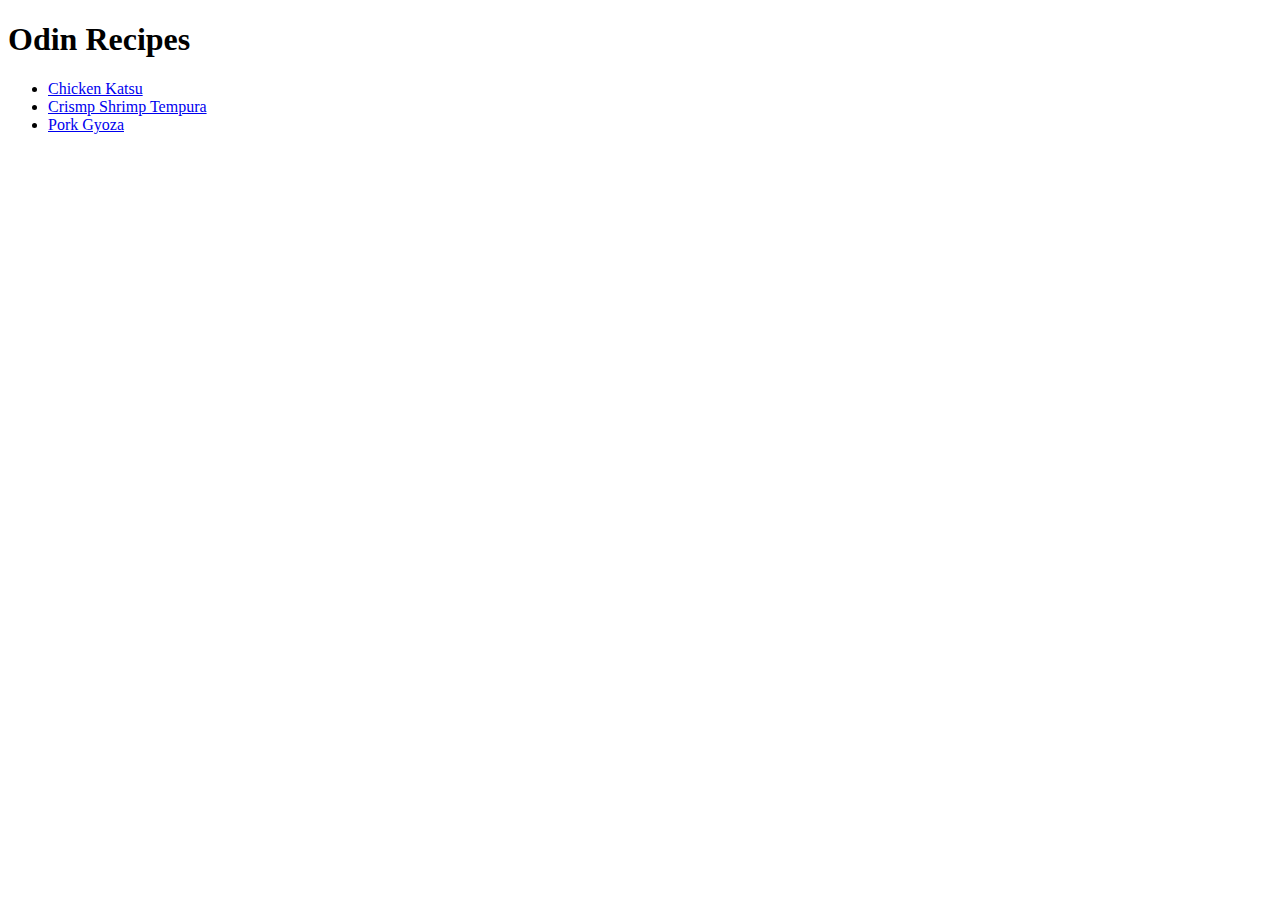
==== index.html @ 16d5c2ce "Create the initial pages" ====
<!DOCTYPE html>
<html lang="en">

<head>
  <meta charset="UTF-8">
  <meta http-equiv="X-UA-Compatible" content="IE=edge">
  <meta name="viewport" content="width=<device-width>, initial-scale=1.0">
  <title>Odin Recipe</title>
</head>

<body>
  <h1>Odin Recipes</h1>
  <ul>
    <li><a href='recipes/chicken-katsu.html'>Chicken Katsu</a></li>
    <li><a href='recipes/crispy-shrimp-tempura.html'>Crismp Shrimp Tempura</a>
    </li>
    <li><a href='recipes/pork-gyoza.html'>Pork Gyoza</a></li>
  </ul>
</body>

</html>
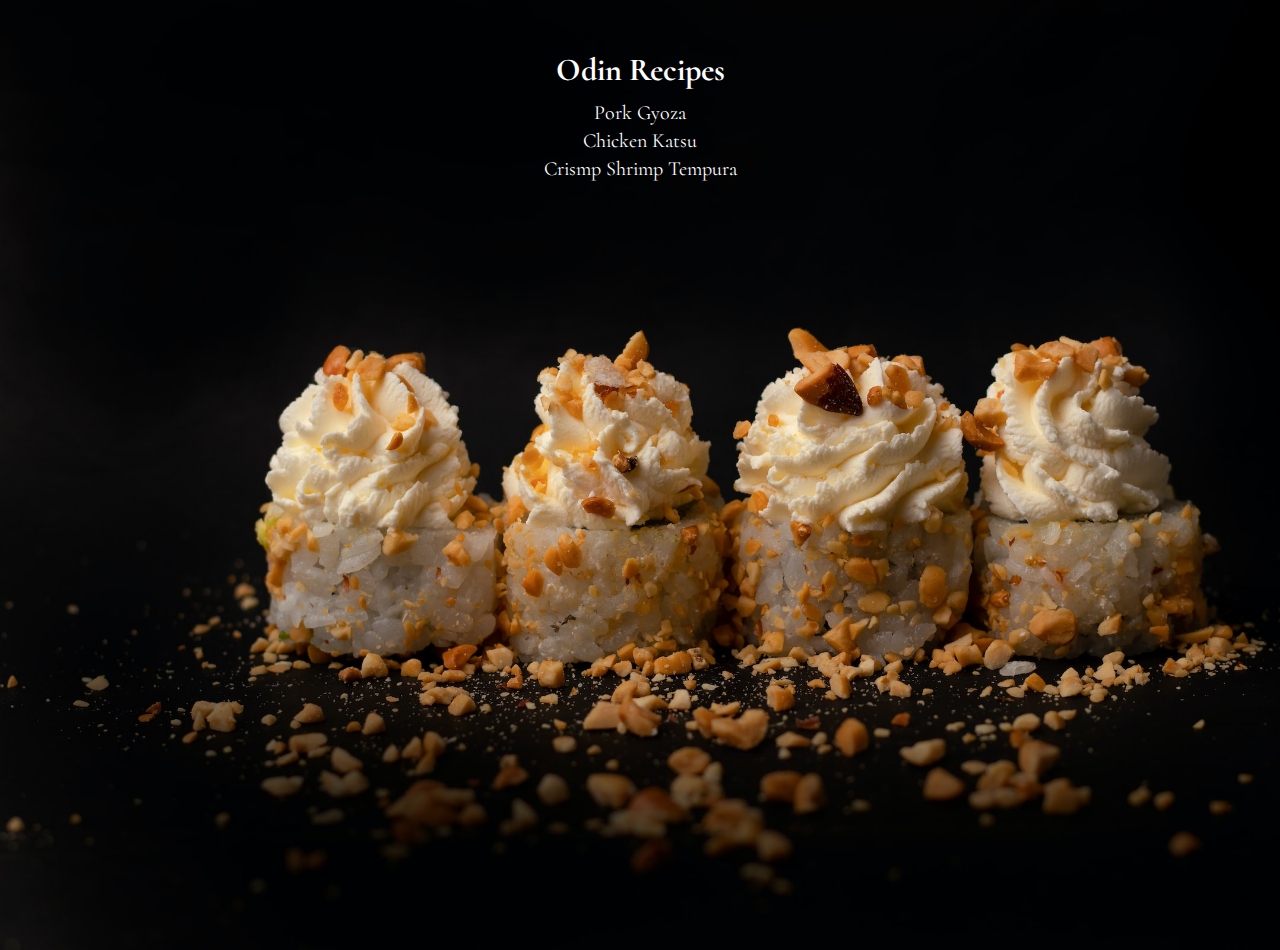
==== commit eca53916: "Add style to the index.html and each recipe page" ====
--- a/index.html
+++ b/index.html
@@ -6,16 +6,26 @@
   <meta http-equiv="X-UA-Compatible" content="IE=edge">
   <meta name="viewport" content="width=<device-width>, initial-scale=1.0">
   <title>Odin Recipe</title>
-</head>
+  <link rel='stylesheet' href='style/index.css' </head>
+  <link rel="preconnect" href="https://fonts.googleapis.com">
+  <link rel="preconnect" href="https://fonts.gstatic.com" crossorigin>
+  <link
+    href="https://fonts.googleapis.com/css2?family=Cormorant:wght@300;400&display=swap"
+    rel="stylesheet">
 
 <body>
-  <h1>Odin Recipes</h1>
-  <ul>
-    <li><a href='recipes/chicken-katsu.html'>Chicken Katsu</a></li>
-    <li><a href='recipes/crispy-shrimp-tempura.html'>Crismp Shrimp Tempura</a>
-    </li>
-    <li><a href='recipes/pork-gyoza.html'>Pork Gyoza</a></li>
-  </ul>
+
+  <div class='recipes'>
+    <h1>Odin Recipes</h1>
+    <ul>
+      <li><a href='recipes/pork-gyoza.html'>Pork Gyoza</a></li>
+      <li><a href='recipes/chicken-katsu.html'>Chicken Katsu</a></li>
+      <li><a href='recipes/crispy-shrimp-tempura.html'>Crismp Shrimp
+          Tempura</a>
+      </li>
+    </ul>
+  </div>
 </body>
 
+
 </html>--- a/style/index.css
+++ b/style/index.css
@@ -0,0 +1,38 @@
+html {
+  font-family: 'Cormorant', serif;
+  font-size: 62.5%;
+}
+
+* {
+  box-sizing: border-box;
+  margin: 0;
+  padding: 0;
+}
+
+body {
+  font-size: 1.6rem;
+  height: 100vh;
+  background-image: url('/index-background.jpg');
+  background-size: cover;
+}
+
+.recipes {
+  margin: 5rem;
+  color: white;
+  text-align: center;
+}
+
+h1 {
+  margin-bottom: 1rem;
+}
+
+ul {
+  list-style: none;
+}
+
+li a {
+  font-size: 2rem;
+  color: white;
+  text-decoration: none;
+  line-height: 1.4;
+}
